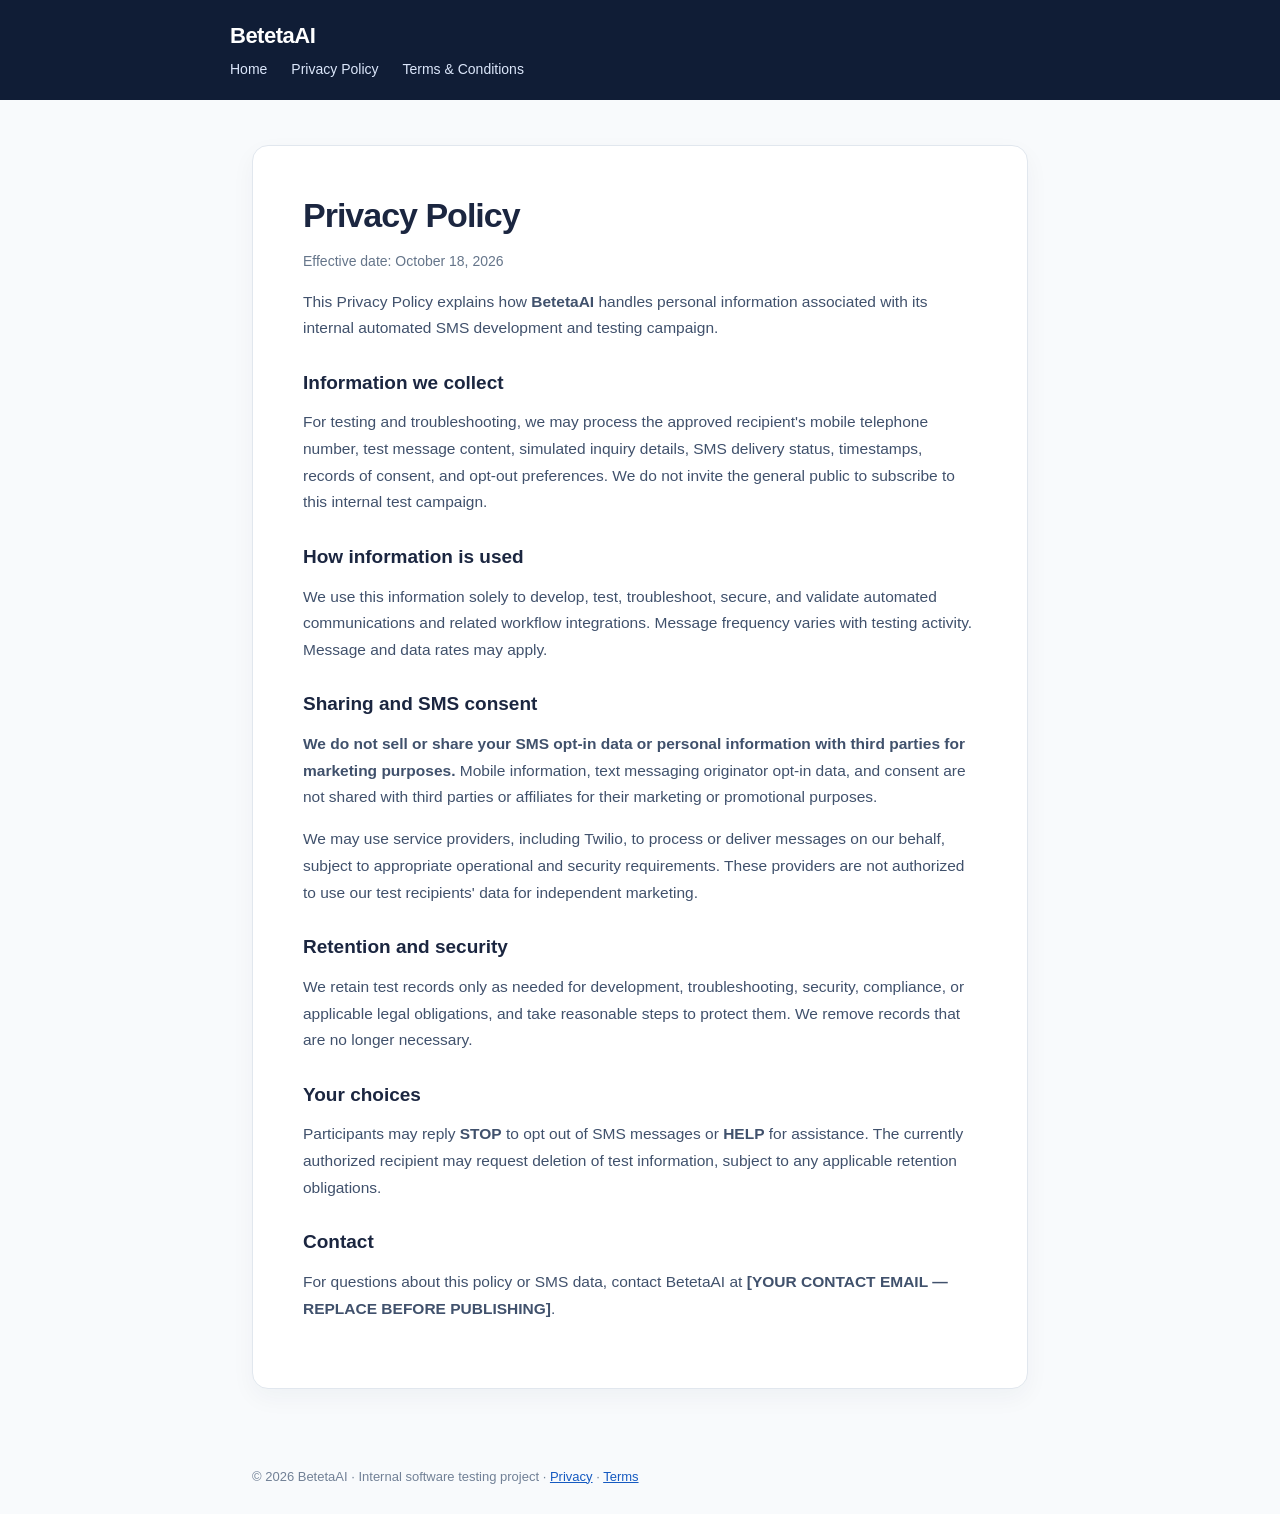
==== privacy.html @ 951d1f71 "Add files via upload" ====
<!doctype html>
<html lang="en"><head><meta charset="utf-8"><meta name="viewport" content="width=device-width,initial-scale=1"><title>Privacy Policy | BetetaAI</title><meta name="description" content="BetetaAI internal SMS development and testing policies"><link rel="stylesheet" href="style.css"></head><body><header><a class="logo" href="index.html">BetetaAI</a><nav><a href="index.html">Home</a><a href="privacy.html">Privacy Policy</a><a href="terms.html">Terms &amp; Conditions</a></nav></header><main><article><h1>Privacy Policy</h1><p class="muted">Effective date: October 18, 2026</p><p>This Privacy Policy explains how <strong>BetetaAI</strong> handles personal information associated with its internal automated SMS development and testing campaign.</p><h2>Information we collect</h2><p>For testing and troubleshooting, we may process the approved recipient's mobile telephone number, test message content, simulated inquiry details, SMS delivery status, timestamps, records of consent, and opt-out preferences. We do not invite the general public to subscribe to this internal test campaign.</p><h2>How information is used</h2><p>We use this information solely to develop, test, troubleshoot, secure, and validate automated communications and related workflow integrations. Message frequency varies with testing activity. Message and data rates may apply.</p><h2>Sharing and SMS consent</h2><p><strong>We do not sell or share your SMS opt-in data or personal information with third parties for marketing purposes.</strong> Mobile information, text messaging originator opt-in data, and consent are not shared with third parties or affiliates for their marketing or promotional purposes.</p><p>We may use service providers, including Twilio, to process or deliver messages on our behalf, subject to appropriate operational and security requirements. These providers are not authorized to use our test recipients' data for independent marketing.</p><h2>Retention and security</h2><p>We retain test records only as needed for development, troubleshooting, security, compliance, or applicable legal obligations, and take reasonable steps to protect them. We remove records that are no longer necessary.</p><h2>Your choices</h2><p>Participants may reply <strong>STOP</strong> to opt out of SMS messages or <strong>HELP</strong> for assistance. The currently authorized recipient may request deletion of test information, subject to any applicable retention obligations.</p><h2>Contact</h2><p>For questions about this policy or SMS data, contact BetetaAI at <strong>[YOUR CONTACT EMAIL — REPLACE BEFORE PUBLISHING]</strong>.</p></article></main><footer>© 2026 BetetaAI · Internal software testing project · <a href="privacy.html">Privacy</a> · <a href="terms.html">Terms</a></footer></body></html>
---- style.css ----
:root {color-scheme:light; font-family:Inter,-apple-system,BlinkMacSystemFont,"Segoe UI",sans-serif; color:#1b2640; background:#f8fafc}
*{box-sizing:border-box} body{margin:0} header{background:#101d36;color:white;padding:23px max(22px,calc((100vw - 820px)/2));}
.logo{font-weight:800;font-size:22px;letter-spacing:-.5px;color:white;text-decoration:none} nav{display:flex;gap:24px;flex-wrap:wrap;margin-top:12px} nav a{color:#dce7fb;text-decoration:none;font-size:14px} nav a:hover{text-decoration:underline}
main{max-width:820px;margin:45px auto 80px;padding:0 22px} article{background:white;border:1px solid #e1e7ee;border-radius:16px;padding:clamp(22px,4vw,50px);box-shadow:0 9px 24px #192a480b}
h1{font-size:34px;letter-spacing:-1px;margin:0 0 9px} h2{margin:30px 0 12px;font-size:19px} p,li{color:#40516c;line-height:1.72;font-size:15.5px} ul{padding-left:23px} a{color:#155ac1} small,.muted{color:#65758a;font-size:14px} footer{max-width:820px;margin:0 auto 30px;padding:0 22px;color:#718096;font-size:13px} .callout{background:#eff6ff;border-left:4px solid #2563eb;padding:15px 18px;border-radius:8px} .warning{background:#fff7ed;border:1px solid #fdba74;padding:12px 16px;border-radius:8px}
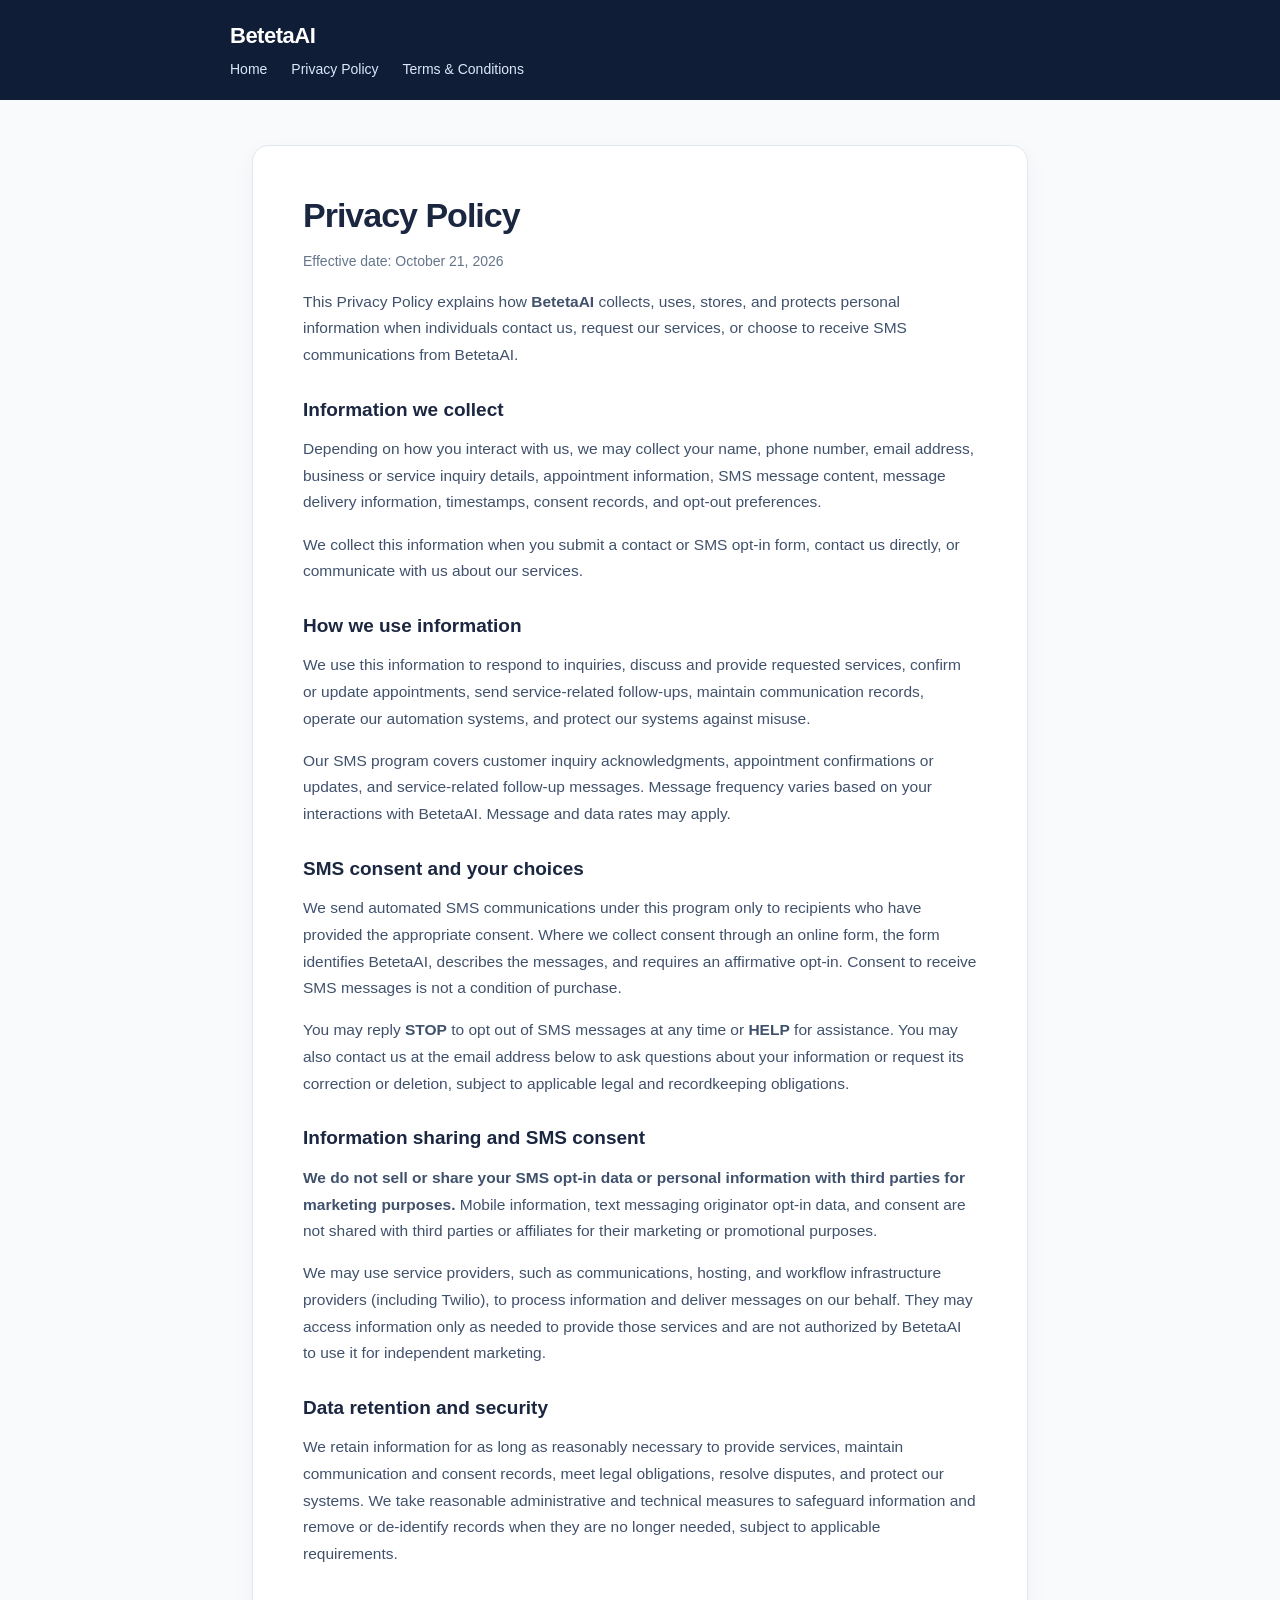
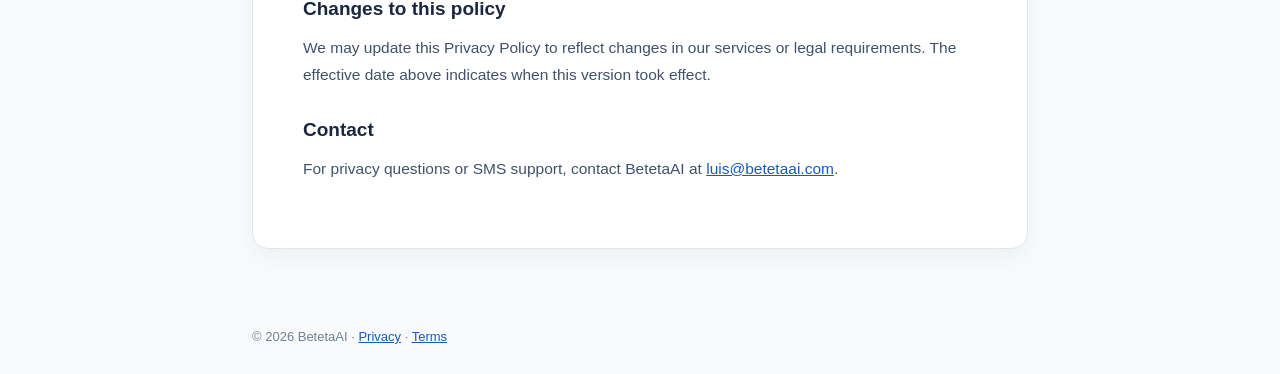
==== commit 7e862b5b: "Update BetetaAI customer SMS policies for A2P compliance" ====
--- a/privacy.html
+++ b/privacy.html
@@ -1,2 +1,53 @@
 <!doctype html>
-<html lang="en"><head><meta charset="utf-8"><meta name="viewport" content="width=device-width,initial-scale=1"><title>Privacy Policy | BetetaAI</title><meta name="description" content="BetetaAI internal SMS development and testing policies"><link rel="stylesheet" href="style.css"></head><body><header><a class="logo" href="index.html">BetetaAI</a><nav><a href="index.html">Home</a><a href="privacy.html">Privacy Policy</a><a href="terms.html">Terms &amp; Conditions</a></nav></header><main><article><h1>Privacy Policy</h1><p class="muted">Effective date: October 18, 2026</p><p>This Privacy Policy explains how <strong>BetetaAI</strong> handles personal information associated with its internal automated SMS development and testing campaign.</p><h2>Information we collect</h2><p>For testing and troubleshooting, we may process the approved recipient's mobile telephone number, test message content, simulated inquiry details, SMS delivery status, timestamps, records of consent, and opt-out preferences. We do not invite the general public to subscribe to this internal test campaign.</p><h2>How information is used</h2><p>We use this information solely to develop, test, troubleshoot, secure, and validate automated communications and related workflow integrations. Message frequency varies with testing activity. Message and data rates may apply.</p><h2>Sharing and SMS consent</h2><p><strong>We do not sell or share your SMS opt-in data or personal information with third parties for marketing purposes.</strong> Mobile information, text messaging originator opt-in data, and consent are not shared with third parties or affiliates for their marketing or promotional purposes.</p><p>We may use service providers, including Twilio, to process or deliver messages on our behalf, subject to appropriate operational and security requirements. These providers are not authorized to use our test recipients' data for independent marketing.</p><h2>Retention and security</h2><p>We retain test records only as needed for development, troubleshooting, security, compliance, or applicable legal obligations, and take reasonable steps to protect them. We remove records that are no longer necessary.</p><h2>Your choices</h2><p>Participants may reply <strong>STOP</strong> to opt out of SMS messages or <strong>HELP</strong> for assistance. The currently authorized recipient may request deletion of test information, subject to any applicable retention obligations.</p><h2>Contact</h2><p>For questions about this policy or SMS data, contact BetetaAI at <strong>[YOUR CONTACT EMAIL — REPLACE BEFORE PUBLISHING]</strong>.</p></article></main><footer>© 2026 BetetaAI · Internal software testing project · <a href="privacy.html">Privacy</a> · <a href="terms.html">Terms</a></footer></body></html>+<html lang="en">
+<head>
+  <meta charset="utf-8">
+  <meta name="viewport" content="width=device-width,initial-scale=1">
+  <title>Privacy Policy | BetetaAI</title>
+  <meta name="description" content="How BetetaAI handles customer information and SMS messaging consent.">
+  <link rel="stylesheet" href="style.css">
+</head>
+<body>
+  <header>
+    <a class="logo" href="index.html">BetetaAI</a>
+    <nav>
+      <a href="index.html">Home</a>
+      <a href="privacy.html">Privacy Policy</a>
+      <a href="terms.html">Terms &amp; Conditions</a>
+    </nav>
+  </header>
+  <main>
+    <article>
+      <h1>Privacy Policy</h1>
+      <p class="muted">Effective date: October 21, 2026</p>
+      <p>This Privacy Policy explains how <strong>BetetaAI</strong> collects, uses, stores, and protects personal information when individuals contact us, request our services, or choose to receive SMS communications from BetetaAI.</p>
+
+      <h2>Information we collect</h2>
+      <p>Depending on how you interact with us, we may collect your name, phone number, email address, business or service inquiry details, appointment information, SMS message content, message delivery information, timestamps, consent records, and opt-out preferences.</p>
+      <p>We collect this information when you submit a contact or SMS opt-in form, contact us directly, or communicate with us about our services.</p>
+
+      <h2>How we use information</h2>
+      <p>We use this information to respond to inquiries, discuss and provide requested services, confirm or update appointments, send service-related follow-ups, maintain communication records, operate our automation systems, and protect our systems against misuse.</p>
+      <p>Our SMS program covers customer inquiry acknowledgments, appointment confirmations or updates, and service-related follow-up messages. Message frequency varies based on your interactions with BetetaAI. Message and data rates may apply.</p>
+
+      <h2>SMS consent and your choices</h2>
+      <p>We send automated SMS communications under this program only to recipients who have provided the appropriate consent. Where we collect consent through an online form, the form identifies BetetaAI, describes the messages, and requires an affirmative opt-in. Consent to receive SMS messages is not a condition of purchase.</p>
+      <p>You may reply <strong>STOP</strong> to opt out of SMS messages at any time or <strong>HELP</strong> for assistance. You may also contact us at the email address below to ask questions about your information or request its correction or deletion, subject to applicable legal and recordkeeping obligations.</p>
+
+      <h2>Information sharing and SMS consent</h2>
+      <p><strong>We do not sell or share your SMS opt-in data or personal information with third parties for marketing purposes.</strong> Mobile information, text messaging originator opt-in data, and consent are not shared with third parties or affiliates for their marketing or promotional purposes.</p>
+      <p>We may use service providers, such as communications, hosting, and workflow infrastructure providers (including Twilio), to process information and deliver messages on our behalf. They may access information only as needed to provide those services and are not authorized by BetetaAI to use it for independent marketing.</p>
+
+      <h2>Data retention and security</h2>
+      <p>We retain information for as long as reasonably necessary to provide services, maintain communication and consent records, meet legal obligations, resolve disputes, and protect our systems. We take reasonable administrative and technical measures to safeguard information and remove or de-identify records when they are no longer needed, subject to applicable requirements.</p>
+
+      <h2>Changes to this policy</h2>
+      <p>We may update this Privacy Policy to reflect changes in our services or legal requirements. The effective date above indicates when this version took effect.</p>
+
+      <h2>Contact</h2>
+      <p>For privacy questions or SMS support, contact BetetaAI at <a href="mailto:luis@betetaai.com">luis@betetaai.com</a>.</p>
+    </article>
+  </main>
+  <footer>© 2026 BetetaAI · <a href="privacy.html">Privacy</a> · <a href="terms.html">Terms</a></footer>
+</body>
+</html>
